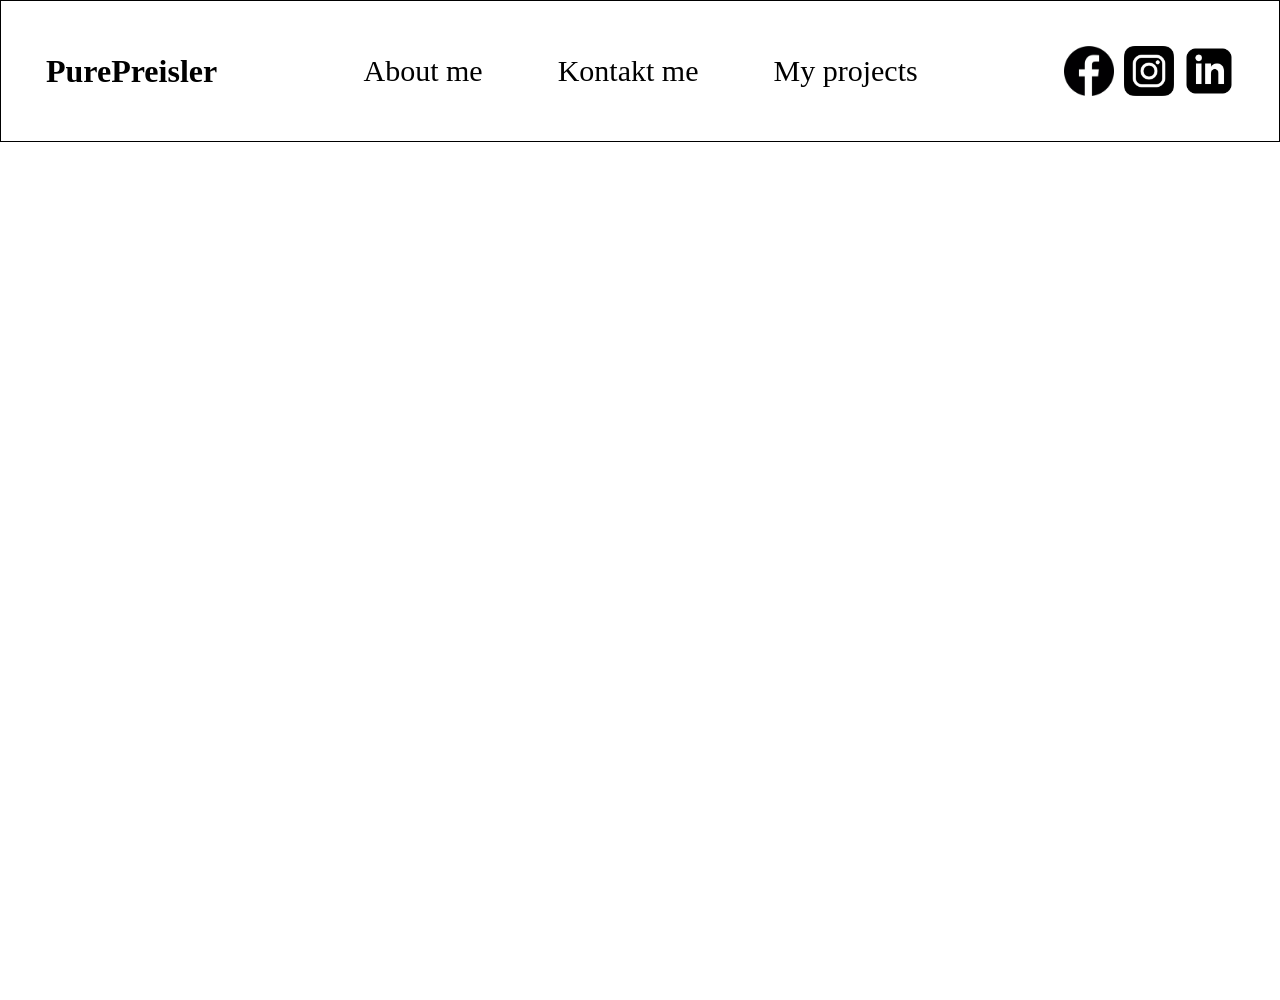
==== index.html @ 314403ae "1.commit" ====
<!DOCTYPE html>
<html lang="en">
<head>
    <meta charset="UTF-8">
    <meta name="viewport" content="width=device-width, initial-scale=1.0">
    <title>PurePreisler</title>
    <link rel="stylesheet" href="style.css">
</head>
<body class="telo">
    <div class="header">
        <div class="header_content">
            <div class="logo">
                <h1>PurePreisler</h1>
            </div>
            <div class="prekliky">
                <a href="www.google.sk">About me</a>
                <a href="">Kontakt me</a>
                <a href="">My projects</a>
            </div>
            <div class="socialne-siete">
                   <a href="www.google.sk"><img src="20673.png"></a> 
                   <a href=""><img class="instgram" src="INSTAGRAMICON.png"></a>
                   <a href=""><img src="linkedin-black-icon-logo-png_seeklogo-387472.png"></a>
            </div>
        </div>
    </div>
    
    
</body>
</html>
---- style.css ----
.telo{
    margin: 0px;
    height: 1000px;
}
.header_content{
    display: flex;
    justify-content: center;
    align-items: center;
    justify-content: space-between;
}

img{
    width: 50px;
    height: 50px;
}
.prekliky, a{
    display: flex;
    text-decoration: none;
    font-size: 30px;
    gap: 75px;
    color: black;
}
.header{
    border: 1px solid black;
    padding: 45px;
    align-items: center;
    position: fixed;
    top: 0px;
    left: 0px;
    right: 0px;
}
h1{
    margin: 0px;
}
.socialne-siete{
    display: flex;
    gap: 10px;
}
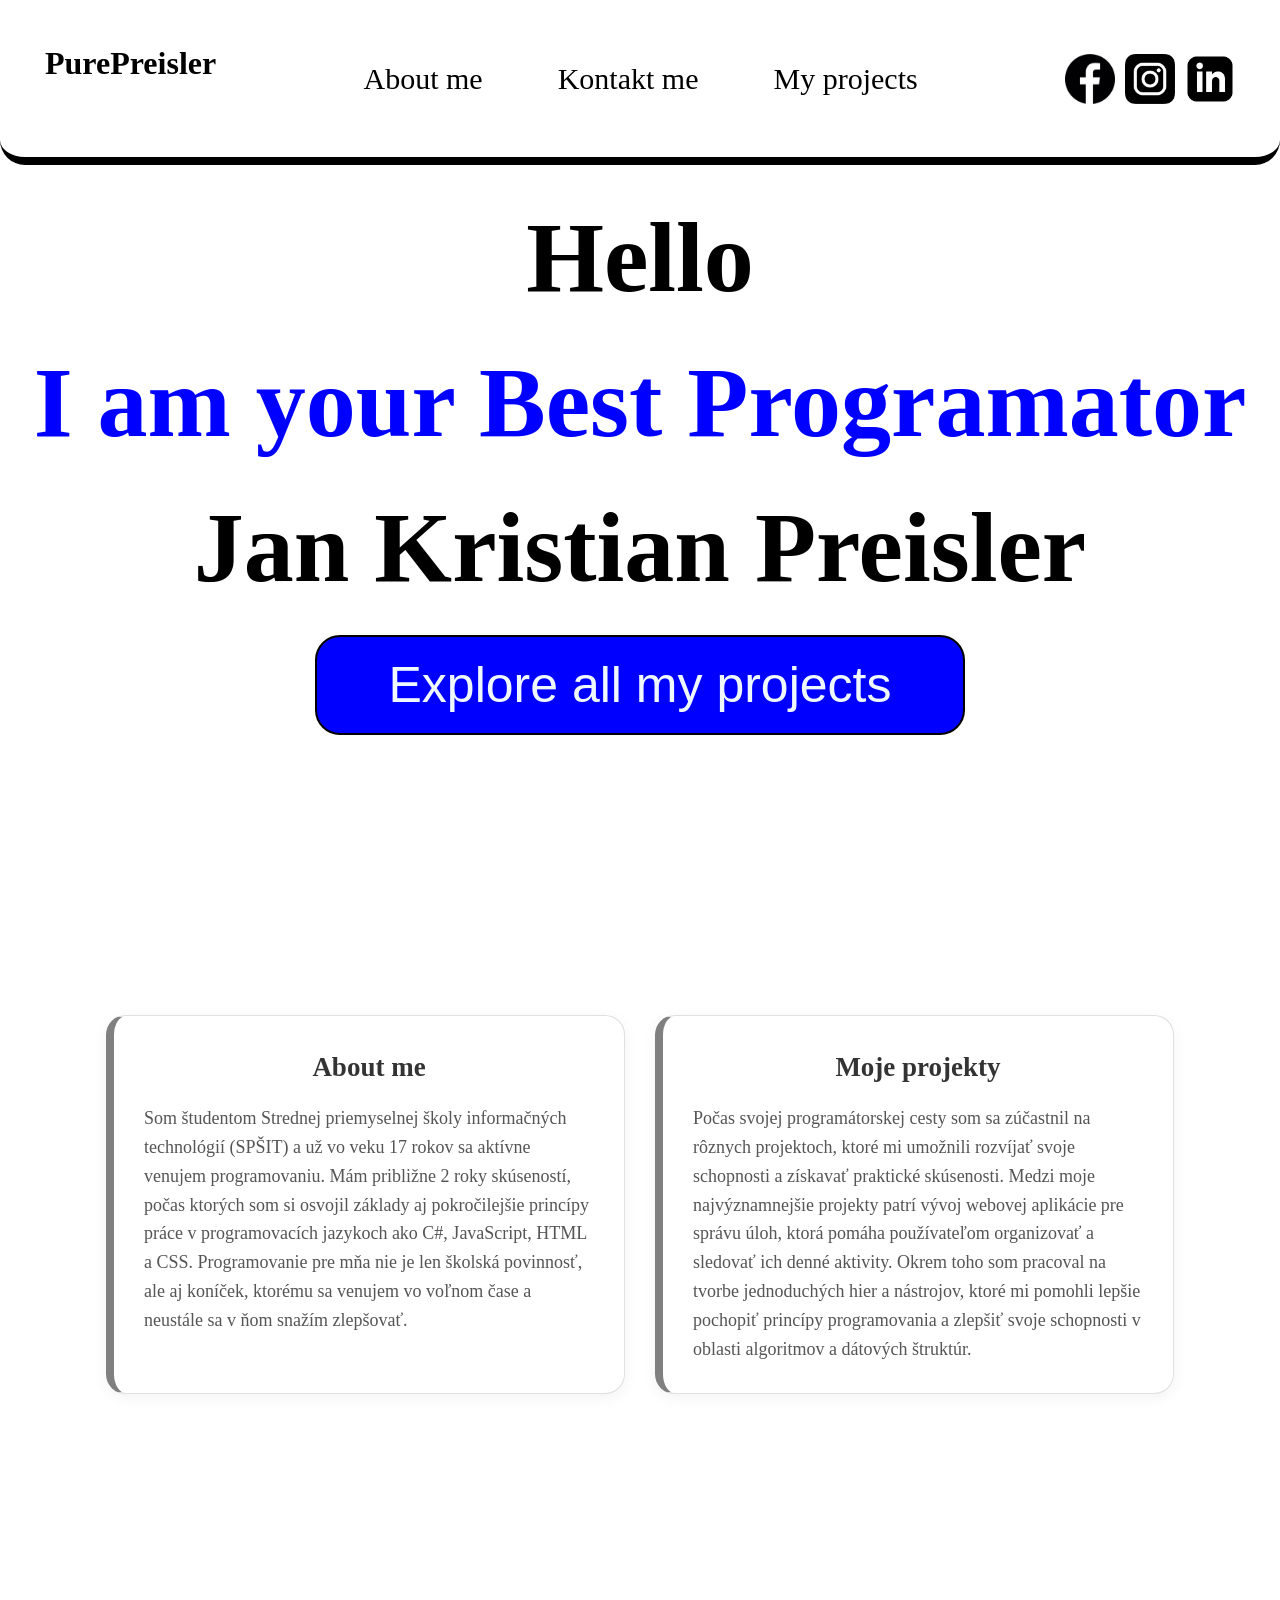
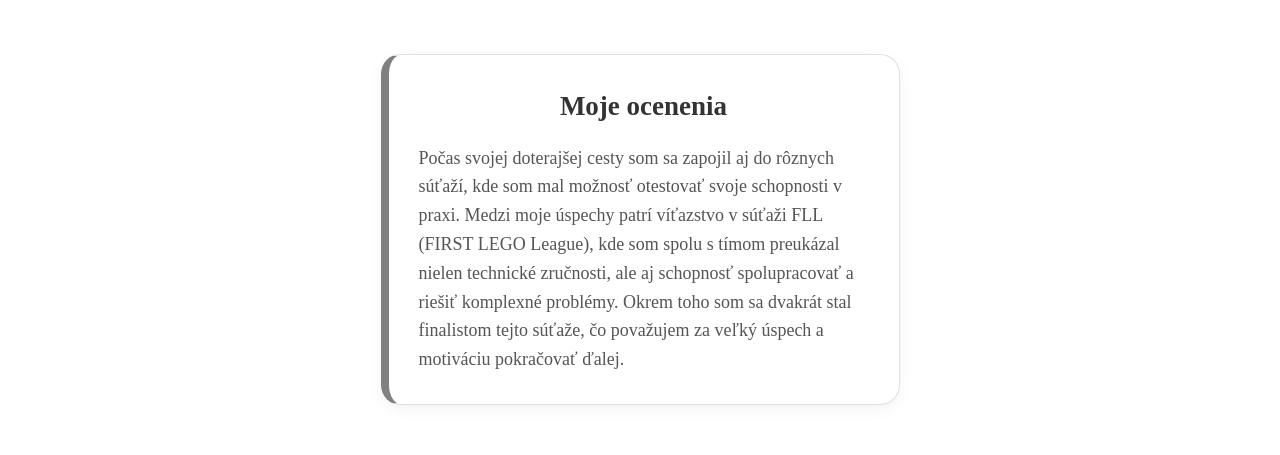
==== commit a599cb50: "Skoro Hotovy Main" ====
--- a/index.html
+++ b/index.html
@@ -7,23 +7,73 @@
     <link rel="stylesheet" href="style.css">
 </head>
 <body class="telo">
+
     <div class="header">
         <div class="header_content">
             <div class="logo">
                 <h1>PurePreisler</h1>
             </div>
             <div class="prekliky">
-                <a href="www.google.sk">About me</a>
-                <a href="">Kontakt me</a>
-                <a href="">My projects</a>
+                <a class="dalsiepage" href="#sekcia-o-nas">About me</a>
+                <a class="dalsiepage" href="">Kontakt me</a>
+                <a class="dalsiepage" href="">My projects</a>
             </div>
             <div class="socialne-siete">
-                   <a href="www.google.sk"><img src="20673.png"></a> 
+                   <a href="#sekcia-o-nas"><img src="20673.png"></a> 
                    <a href=""><img class="instgram" src="INSTAGRAMICON.png"></a>
                    <a href=""><img src="linkedin-black-icon-logo-png_seeklogo-387472.png"></a>
             </div>
         </div>
     </div>
+
+    <div class="Main_Text">
+        <h1 class="uvod_hlaska">Hello</h1>
+        <h1 class="uvod_glazingline"> I am your Best Programator</h1>
+        <h1 class="uvod"> Jan Kristian Preisler</h1>
+        <div class="ExlopreBtncontent">
+            <button class="ExploreBtn">Explore all my projects</button>
+        </div>
+    </div>
+
+    <div id="sekcia-o-nas" class="About_me_text">
+
+        <div class="Karta">
+            <h1 class="About_me_hlaska">About me</h1>
+            <p class="About_me_text_p">Som študentom Strednej priemyselnej školy 
+                informačných technológií (SPŠIT) a už vo veku 17 rokov sa aktívne venujem programovaniu. 
+                Mám približne 2 roky skúseností, počas ktorých som si osvojil základy aj pokročilejšie princípy 
+                práce v programovacích jazykoch ako C#, JavaScript, HTML a CSS. Programovanie pre mňa nie je len 
+                školská povinnosť, 
+                ale aj koníček, ktorému sa venujem vo voľnom čase a neustále sa v ňom snažím zlepšovať.
+            </p>  
+        </div>
+
+        <div class="Karta">
+                <h1 class="About_me_hlaska">Moje projekty</h1>
+                <p class="About_me_text_p">Počas svojej programátorskej cesty som sa zúčastnil na rôznych projektoch, 
+                    ktoré mi umožnili rozvíjať svoje schopnosti a získavať praktické skúsenosti. Medzi moje najvýznamnejšie 
+                    projekty patrí vývoj webovej aplikácie pre správu úloh, ktorá pomáha používateľom organizovať a sledovať 
+                    ich denné aktivity. Okrem toho som pracoval na tvorbe jednoduchých hier a nástrojov, ktoré mi pomohli 
+                    lepšie pochopiť princípy programovania a zlepšiť svoje schopnosti v oblasti algoritmov a dátových štruktúr.
+                </p>
+        </div>
+
+        <div class="Karta">
+            <h1 class="About_me_hlaska">Moje ocenenia</h1>
+            <p class="About_me_text_p">Počas svojej doterajšej cesty som sa zapojil aj do rôznych súťaží, 
+                kde som mal možnosť otestovať svoje schopnosti v praxi. Medzi moje úspechy patrí víťazstvo 
+                v súťaži FLL (FIRST LEGO League), kde som spolu s tímom preukázal nielen technické zručnosti, 
+                ale aj schopnosť spolupracovať a riešiť komplexné problémy. Okrem toho som sa dvakrát stal 
+                finalistom tejto súťaže, čo považujem za veľký úspech a motiváciu pokračovať ďalej.
+            </p>  
+        </div>
+        
+    </div>
+
+    <div class="Prace">
+
+    </div>
+
     
     
 </body>
--- a/style.css
+++ b/style.css
@@ -1,6 +1,7 @@
 .telo{
     margin: 0px;
     height: 1000px;
+    margin-top: 200px;
 }
 .header_content{
     display: flex;
@@ -21,13 +22,16 @@
     color: black;
 }
 .header{
-    border: 1px solid black;
+    border-bottom: 8px solid black;
+    border-radius: 0px 0px 25px 25px;
     padding: 45px;
     align-items: center;
     position: fixed;
     top: 0px;
     left: 0px;
     right: 0px;
+    position: fixed;
+    background-color: white;
 }
 h1{
     margin: 0px;
@@ -35,4 +39,115 @@
 .socialne-siete{
     display: flex;
     gap: 10px;
-}+}
+
+.dalsiepage{
+    display: flex;
+    text-decoration: none;
+    font-size: 30px;
+    gap: 75px;
+    color: black;
+    position: relative;
+}
+
+.dalsiepage::after{
+    content: '';    
+    position: absolute;
+    width: 0;                 
+    height: 2px;             
+    bottom: -5px;            
+    left: 0;                  
+    background-color: #000000;
+    transition: width 0.6s ease-in-out;
+}
+
+.dalsiepage:hover::after{
+    width: 100%;
+}
+
+.Main_Text{
+    display: block;
+    justify-content: center;
+    align-items: center;
+    font-size: 50px;
+}
+
+.uvod_hlaska{
+    display: flex;
+    justify-content: center;
+    align-items: center;
+}
+
+.uvod, .uvod_glazingline{
+    display: flex;
+    justify-content: center;
+    align-items: center;
+    font-weight: bold;
+}
+.ExploreBtn{
+    display: flex;
+    justify-content: center;
+    align-items: center ;
+    width: 650px;
+    height: 100px;
+    border-radius: 25px;
+    border: none;
+    border: #000000 solid 2px;
+    color: aliceblue;
+    background-color: blue;
+    font-size: 50px;
+    cursor: pointer;
+}
+.ExlopreBtncontent{
+    display: flex;
+    justify-content: center;
+    align-items: center;
+    font-size: 50px;
+    color: white;
+}
+
+h1{
+    margin-bottom: 30px;
+}
+
+.uvod_glazingline{
+    color: blue;
+}
+
+.About_me_text {
+    display: flex;
+    justify-content: center;
+    align-items: stretch; 
+    flex-wrap: wrap;      
+    gap: 30px;            
+    padding: 50px 20px;
+}
+
+.About_me_hlaska {
+    display: block;       
+    text-align: center;   
+    font-size: 27px;    
+    margin-bottom: 15px;
+    color: #333;
+}
+
+.Karta {
+    margin-top: 230px;
+    flex: 1 1 1;              
+    min-width: 300px;     
+    max-width: 450px;     
+    background-color: #ffffff;
+    border: 1px solid #e0e0e0;
+    border-left: 8px solid gray; 
+    border-radius: 20px;
+    padding: 30px;
+    font-size: 18px;    
+    line-height: 1.6;     
+    box-shadow: 0 4px 15px rgba(0,0,0,0.05); 
+    transition: transform 0.3s ease, box-shadow 0.3s ease;
+}
+
+.About_me_text_p {
+    margin: 0;
+    color: #555;
+}
